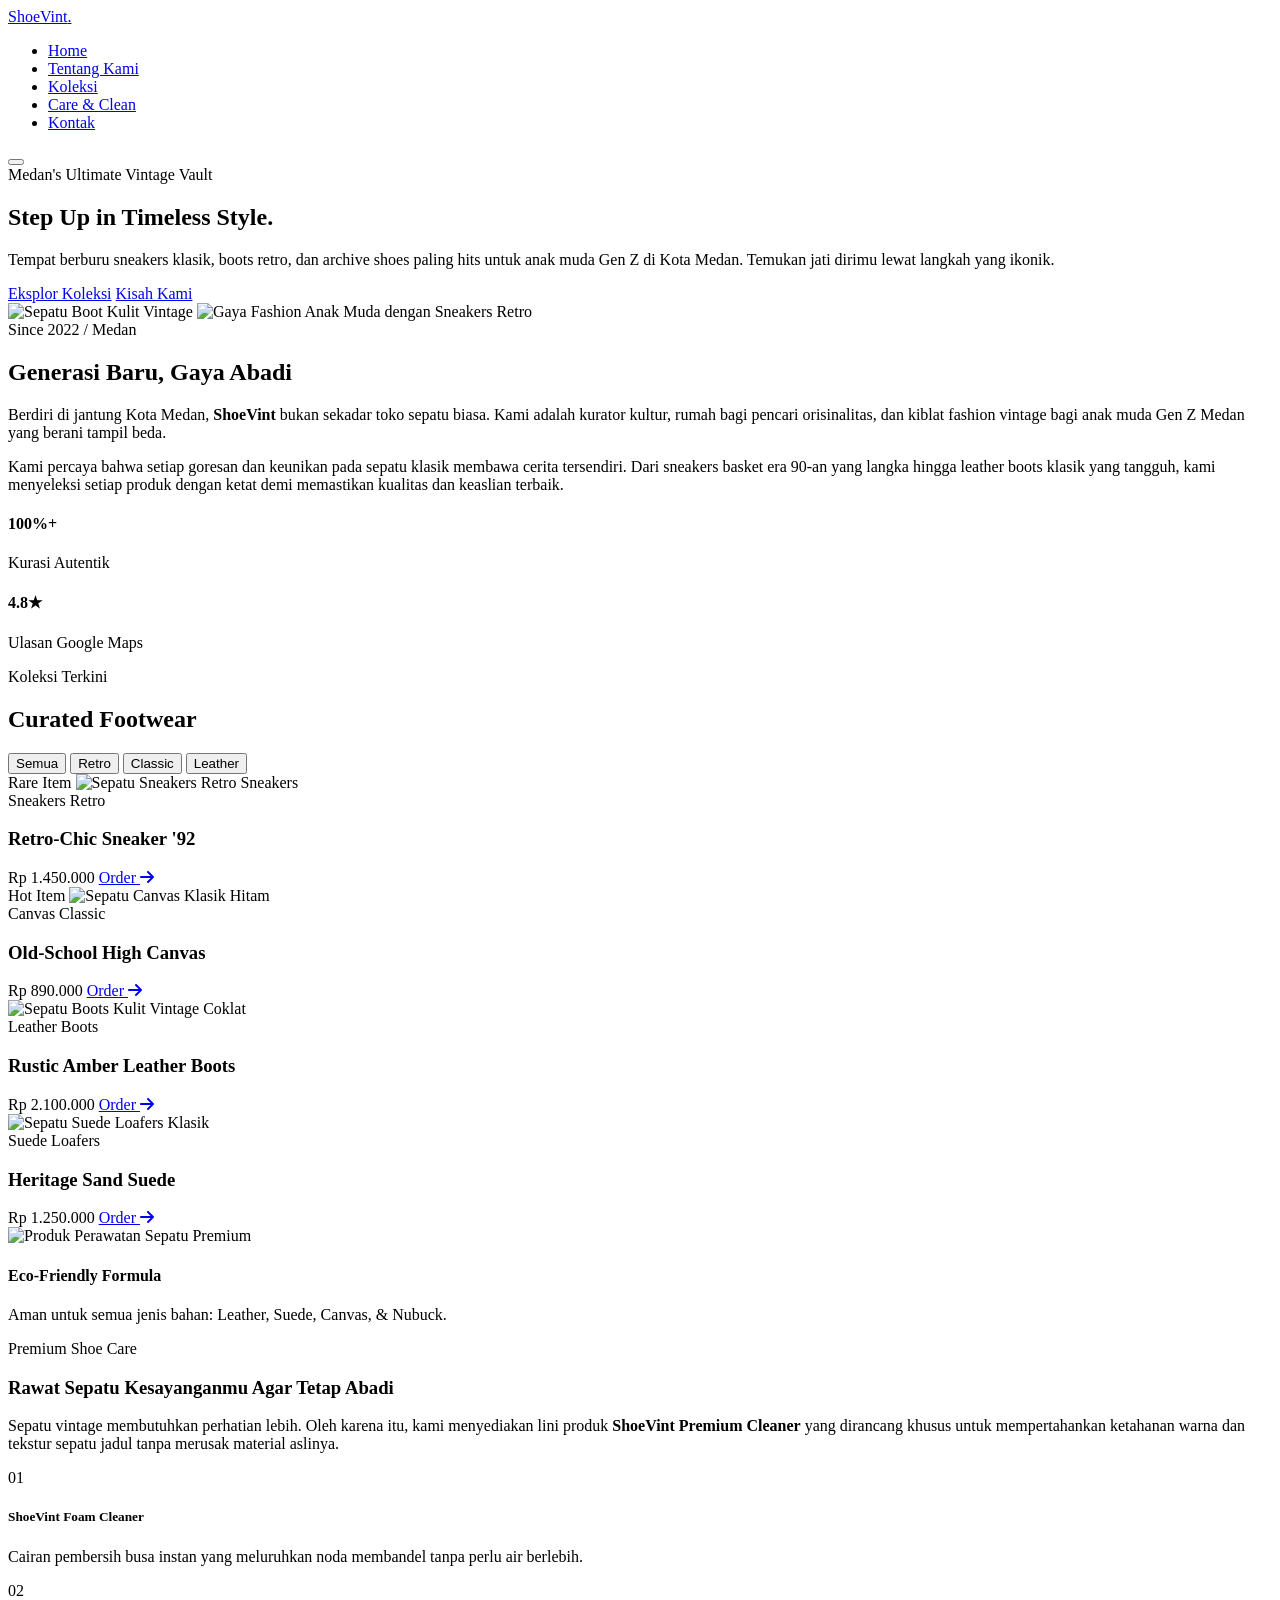
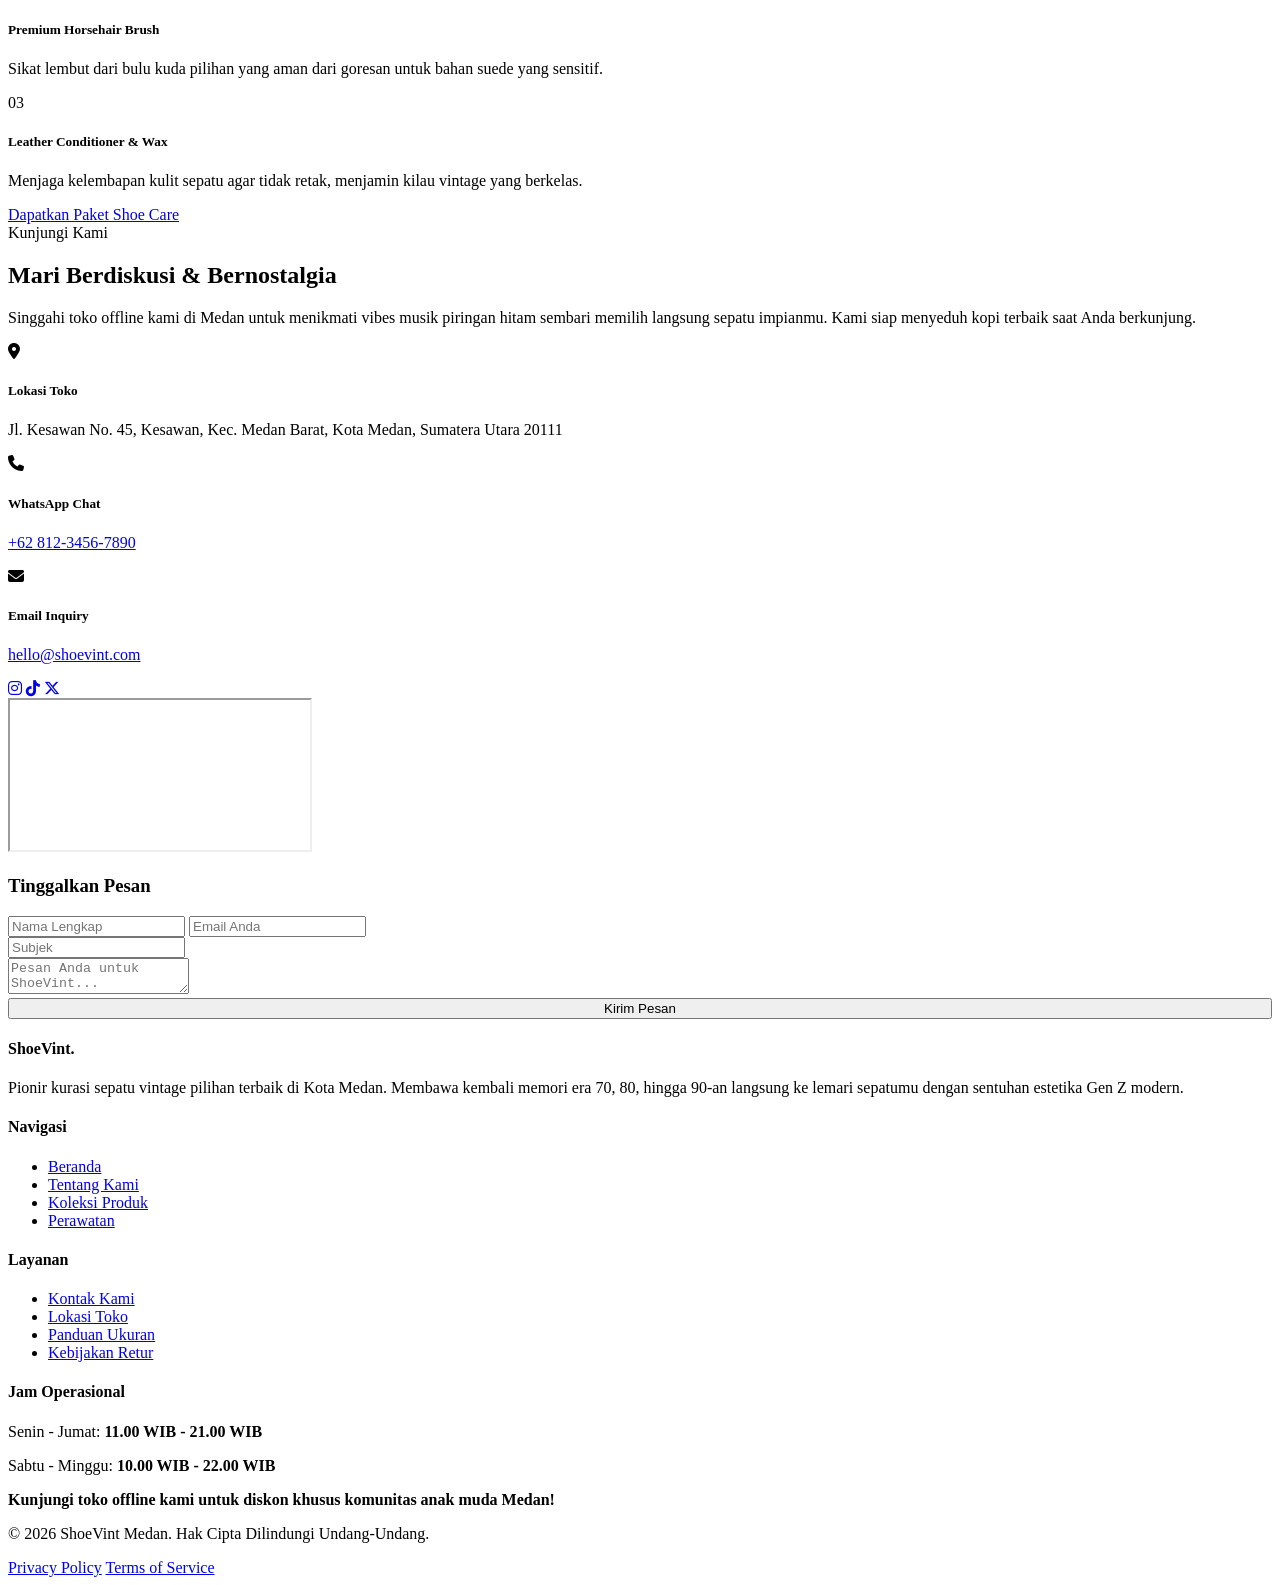
==== CV/index.html @ b49cb8cb "Add initial HTML structure for ShoeVint website" ====
<!DOCTYPE html>
<html lang="id">
<head>
    <meta charset="UTF-8">
    <meta name="viewport" content="width=device-width, initial-scale=1.0">
    <title>ShoeVint - Toko Sepatu Vintage & Trendsetter Gen Z Medan</title>
    <!-- Google Fonts untuk tipografi modern & vintage elegan -->
    <link rel="preconnect" href="https://fonts.googleapis.com">
    <link rel="preconnect" href="https://fonts.gstatic.com" crossorigin>
    <link href="https://fonts.googleapis.com/css2?family=Playfair+Display:ital,wght@0,400..900;1,400..900&family=Plus+Jakarta+Sans:wght@300;400;500;600;700&display=swap" rel="stylesheet">
    <!-- Font Awesome untuk ikon sosial media & kontak -->
    <link rel="stylesheet" href="https://cdnjs.cloudflare.com/ajax/libs/font-awesome/6.4.0/css/all.min.css">
    <!-- Menghubungkan ke file CSS eksternal -->
    <link rel="stylesheet" href="style.css">
</head>
<body>

    <!-- ==========================================
       HEADER & NAVBAR
       ========================================== -->
    <header id="header">
        <div class="container nav-container">
            <a href="#hero" class="logo">ShoeVint<span>.</span></a>
            <ul class="nav-menu" id="nav-menu">
                <li class="nav-item">
                    <a href="#hero" class="nav-link active">Home</a>
                </li>
                <li class="nav-item">
                    <a href="#tentang-kami" class="nav-link">Tentang Kami</a>
                </li>
                <li class="nav-item">
                    <a href="#koleksi" class="nav-link">Koleksi</a>
                </li>
                <li class="nav-item">
                    <a href="#skincare-sepatu" class="nav-link">Care & Clean</a>
                </li>
                <li class="nav-item">
                    <a href="#kontak" class="nav-link">Kontak</a>
                </li>
            </ul>
            <button class="hamburger" id="hamburger" aria-label="Menu navigasi">
                <span class="bar"></span>
                <span class="bar"></span>
                <span class="bar"></span>
            </button>
        </div>
    </header>

    <!-- ==========================================
       HERO SECTION
       ========================================== -->
    <section class="hero" id="hero">
        <div class="container">
            <div class="hero-content">
                <span class="hero-tagline">Medan's Ultimate Vintage Vault</span>
                <h1 class="hero-title">Step Up in Timeless Style.</h1>
                <p class="hero-description">
                    Tempat berburu sneakers klasik, boots retro, dan archive shoes paling hits untuk anak muda Gen Z di Kota Medan. Temukan jati dirimu lewat langkah yang ikonik.
                </p>
                <div class="hero-btn-group">
                    <a href="#koleksi" class="btn btn-dark">Eksplor Koleksi</a>
                    <a href="#tentang-kami" class="btn">Kisah Kami</a>
                </div>
            </div>
        </div>
    </section>

    <!-- ==========================================
       TENTANG KAMI SECTION
       ========================================== -->
    <section class="section" id="tentang-kami">
        <div class="container">
            <div class="about-grid">
                <!-- Grid Gambar dengan layout overlapping retro modern -->
                <div class="about-images">
                    <img src="https://images.unsplash.com/photo-1531310197839-ccf54634509e?auto=format&fit=crop&w=600&q=80" alt="Sepatu Boot Kulit Vintage" class="about-img-main">
                    <img src="https://images.unsplash.com/photo-1516478177764-9fe5bd7e9717?auto=format&fit=crop&w=400&q=80" alt="Gaya Fashion Anak Muda dengan Sneakers Retro" class="about-img-sub">
                </div>
                <!-- Konten Teks -->
                <div class="about-text">
                    <span class="section-subtitle">Since 2022 / Medan</span>
                    <h2 class="section-title">Generasi Baru, Gaya Abadi</h2>
                    <p class="about-desc">
                        Berdiri di jantung Kota Medan, <strong>ShoeVint</strong> bukan sekadar toko sepatu biasa. Kami adalah kurator kultur, rumah bagi pencari orisinalitas, dan kiblat fashion vintage bagi anak muda Gen Z Medan yang berani tampil beda.
                    </p>
                    <p class="about-desc">
                        Kami percaya bahwa setiap goresan dan keunikan pada sepatu klasik membawa cerita tersendiri. Dari sneakers basket era 90-an yang langka hingga leather boots klasik yang tangguh, kami menyeleksi setiap produk dengan ketat demi memastikan kualitas dan keaslian terbaik.
                    </p>
                    <div class="about-highlights">
                        <div class="highlight-item">
                            <h4>100%<span>+</span></h4>
                            <p>Kurasi Autentik</p>
                        </div>
                        <div class="highlight-item">
                            <h4>4.8<span>★</span></h4>
                            <p>Ulasan Google Maps</p>
                        </div>
                    </div>
                </div>
            </div>
        </div>
    </section>

    <!-- ==========================================
       KOLEKSI / PRODUK SECTION
       ========================================== -->
    <section class="section products" id="koleksi">
        <div class="container">
            <div class="product-header">
                <div>
                    <span class="section-subtitle">Koleksi Terkini</span>
                    <h2 class="section-title">Curated Footwear</h2>
                </div>
                <!-- Kategori Filter -->
                <div class="product-filters">
                    <button class="filter-btn active" data-filter="all">Semua</button>
                    <button class="filter-btn" data-filter="retro">Retro</button>
                    <button class="filter-btn" data-filter="classic">Classic</button>
                    <button class="filter-btn" data-filter="boots">Leather</button>
                </div>
            </div>

            <!-- Grid Produk -->
            <div class="product-grid">
                <!-- Produk 1 -->
                <div class="product-card" data-category="retro">
                    <div class="product-img-wrapper">
                        <span class="product-tag">Rare Item</span>
                        <img src="https://images.unsplash.com/photo-1549298916-b41d501d3772?auto=format&fit=crop&w=600&q=80" alt="Sepatu Sneakers Retro Sneakers" class="product-img">
                    </div>
                    <div class="product-info">
                        <span class="product-category">Sneakers Retro</span>
                        <h3 class="product-title">Retro-Chic Sneaker '92</h3>
                        <div class="product-footer">
                            <span class="product-price">Rp 1.450.000</span>
                            <a href="https://wa.me/6281234567890?text=Halo%20ShoeVint,%20saya%20tertarik%20dengan%20Retro-Chic%20Sneaker%20'92" target="_blank" class="product-btn">
                                Order <i class="fa-solid fa-arrow-right"></i>
                            </a>
                        </div>
                    </div>
                </div>

                <!-- Produk 2 -->
                <div class="product-card" data-category="classic">
                    <div class="product-img-wrapper">
                        <span class="product-badge">Hot Item</span>
                        <img src="https://images.unsplash.com/photo-1606107557195-0e29a4b5b4aa?auto=format&fit=crop&w=600&q=80" alt="Sepatu Canvas Klasik Hitam" class="product-img">
                    </div>
                    <div class="product-info">
                        <span class="product-category">Canvas Classic</span>
                        <h3 class="product-title">Old-School High Canvas</h3>
                        <div class="product-footer">
                            <span class="product-price">Rp 890.000</span>
                            <a href="https://wa.me/6281234567890?text=Halo%20ShoeVint,%20saya%20tertarik%20dengan%20Old-School%20High%20Canvas" target="_blank" class="product-btn">
                                Order <i class="fa-solid fa-arrow-right"></i>
                            </a>
                        </div>
                    </div>
                </div>

                <!-- Produk 3 -->
                <div class="product-card" data-category="boots">
                    <div class="product-img-wrapper">
                        <img src="https://images.unsplash.com/photo-1608256246200-53e635b5b65f?auto=format&fit=crop&w=600&q=80" alt="Sepatu Boots Kulit Vintage Coklat" class="product-img">
                    </div>
                    <div class="product-info">
                        <span class="product-category">Leather Boots</span>
                        <h3 class="product-title">Rustic Amber Leather Boots</h3>
                        <div class="product-footer">
                            <span class="product-price">Rp 2.100.000</span>
                            <a href="https://wa.me/6281234567890?text=Halo%20ShoeVint,%20saya%20tertarik%20dengan%20Rustic%20Amber%20Leather%20Boots" target="_blank" class="product-btn">
                                Order <i class="fa-solid fa-arrow-right"></i>
                            </a>
                        </div>
                    </div>
                </div>

                <!-- Produk 4 -->
                <div class="product-card" data-category="classic">
                    <div class="product-img-wrapper">
                        <img src="https://images.unsplash.com/photo-1543163521-1bf539c55dd2?auto=format&fit=crop&w=600&q=80" alt="Sepatu Suede Loafers Klasik" class="product-img">
                    </div>
                    <div class="product-info">
                        <span class="product-category">Suede Loafers</span>
                        <h3 class="product-title">Heritage Sand Suede</h3>
                        <div class="product-footer">
                            <span class="product-price">Rp 1.250.000</span>
                            <a href="https://wa.me/6281234567890?text=Halo%20ShoeVint,%20saya%20tertarik%20dengan%20Heritage%20Sand%20Suede" target="_blank" class="product-btn">
                                Order <i class="fa-solid fa-arrow-right"></i>
                            </a>
                        </div>
                    </div>
                </div>
            </div>
        </div>
    </section>

    <!-- ==========================================
       SEGMEN KHUSUS: SKINCARE & PERAWATAN SEPATU
       ========================================== -->
    <section class="section skincare-section" id="skincare-sepatu">
        <div class="container">
            <div class="skincare-grid">
                <!-- Visual Produk Perawatan -->
                <div class="skincare-image">
                    <img src="https://images.unsplash.com/photo-1618220179428-22790b461013?auto=format&fit=crop&w=700&q=80" alt="Produk Perawatan Sepatu Premium" class="skincare-image-el">
                    <div class="skincare-floating-card">
                        <h4>Eco-Friendly Formula</h4>
                        <p>Aman untuk semua jenis bahan: Leather, Suede, Canvas, & Nubuck.</p>
                    </div>
                </div>
                <!-- Penjelasan Edukasi Produk -->
                <div class="skincare-content">
                    <span class="section-subtitle">Premium Shoe Care</span>
                    <h3>Rawat Sepatu Kesayanganmu Agar Tetap Abadi</h3>
                    <p class="skincare-text">
                        Sepatu vintage membutuhkan perhatian lebih. Oleh karena itu, kami menyediakan lini produk <strong>ShoeVint Premium Cleaner</strong> yang dirancang khusus untuk mempertahankan ketahanan warna dan tekstur sepatu jadul tanpa merusak material aslinya.
                    </p>
                    
                    <div class="skincare-steps">
                        <!-- Step 1 -->
                        <div class="step-item">
                            <div class="step-num">01</div>
                            <div class="step-info">
                                <h5>ShoeVint Foam Cleaner</h5>
                                <p>Cairan pembersih busa instan yang meluruhkan noda membandel tanpa perlu air berlebih.</p>
                            </div>
                        </div>
                        <!-- Step 2 -->
                        <div class="step-item">
                            <div class="step-num">02</div>
                            <div class="step-info">
                                <h5>Premium Horsehair Brush</h5>
                                <p>Sikat lembut dari bulu kuda pilihan yang aman dari goresan untuk bahan suede yang sensitif.</p>
                            </div>
                        </div>
                        <!-- Step 3 -->
                        <div class="step-item">
                            <div class="step-num">03</div>
                            <div class="step-info">
                                <h5>Leather Conditioner & Wax</h5>
                                <p>Menjaga kelembapan kulit sepatu agar tidak retak, menjamin kilau vintage yang berkelas.</p>
                            </div>
                        </div>
                    </div>

                    <a href="https://wa.me/6281234567890?text=Halo%20ShoeVint,%20saya%20tertarik%20dengan%20paket%20Shoe%20Care" target="_blank" class="btn btn-dark">Dapatkan Paket Shoe Care</a>
                </div>
            </div>
        </div>
    </section>

    <!-- ==========================================
       KONTAK & LOKASI
       ========================================== -->
    <section class="section contact" id="kontak">
        <div class="container">
            <div class="contact-grid">
                <!-- Info Kontak & Maps -->
                <div class="contact-info">
                    <div>
                        <span class="section-subtitle">Kunjungi Kami</span>
                        <h2 class="section-title">Mari Berdiskusi & Bernostalgia</h2>
                        <p class="about-desc">
                            Singgahi toko offline kami di Medan untuk menikmati vibes musik piringan hitam sembari memilih langsung sepatu impianmu. Kami siap menyeduh kopi terbaik saat Anda berkunjung.
                        </p>
                    </div>
                    
                    <div class="contact-details">
                        <!-- Alamat -->
                        <div class="contact-item">
                            <div class="contact-icon">
                                <i class="fa-solid fa-location-dot"></i>
                            </div>
                            <div class="contact-text">
                                <h5>Lokasi Toko</h5>
                                <p>Jl. Kesawan No. 45, Kesawan, Kec. Medan Barat, Kota Medan, Sumatera Utara 20111</p>
                            </div>
                        </div>
                        <!-- Telepon -->
                        <div class="contact-item">
                            <div class="contact-icon">
                                <i class="fa-solid fa-phone"></i>
                            </div>
                            <div class="contact-text">
                                <h5>WhatsApp Chat</h5>
                                <p><a href="tel:+6281234567890">+62 812-3456-7890</a></p>
                            </div>
                        </div>
                        <!-- Email -->
                        <div class="contact-item">
                            <div class="contact-icon">
                                <i class="fa-solid fa-envelope"></i>
                            </div>
                            <div class="contact-text">
                                <h5>Email Inquiry</h5>
                                <p><a href="mailto:hello@shoevint.com">hello@shoevint.com</a></p>
                            </div>
                        </div>
                    </div>

                    <!-- Media Sosial -->
                    <div>
                        <div class="social-links">
                            <a href="#" class="social-icon" aria-label="Instagram"><i class="fa-brands fa-instagram"></i></a>
                            <a href="#" class="social-icon" aria-label="TikTok"><i class="fa-brands fa-tiktok"></i></a>
                            <a href="#" class="social-icon" aria-label="Twitter"><i class="fa-brands fa-x-twitter"></i></a>
                        </div>
                    </div>
                </div>

                <!-- Form Kontak & Embedded Map -->
                <div>
                    <!-- Lokasi Peta Medan Kesawan -->
                    <div class="map-container">
                        <iframe 
                            src="https://www.google.com/maps/embed?pb=!1m18!1m12!1m3!1d3981.9904791349887!2d98.6766627!3d3.5898018!2m3!1f0!2f0!3f0!3m2!1i1024!2i768!4f13.1!3m3!1m2!1s0x303131bf4eb7b6f3%3A0x868b4cb6fef55bc8!2sJl.%20Kesawan%2C%20Kota%20Medan%2C%20Sumatera%20Utara!5e0!3m2!1sid!2sid!4v1700000000000!5m2!1sid!2sid" 
                            class="map-iframe" 
                            allowfullscreen="" 
                            loading="lazy" 
                            referrerpolicy="no-referrer-when-downgrade">
                        </iframe>
                    </div>

                    <h3 class="contact-form-title">Tinggalkan Pesan</h3>
                    <div id="form-alert" class="custom-alert"></div>
                    <form class="contact-form" id="contact-form">
                        <input type="text" placeholder="Nama Lengkap" class="form-control" required id="form-name">
                        <input type="email" placeholder="Email Anda" class="form-control" required id="form-email">
                        <div class="form-group-full">
                            <input type="text" placeholder="Subjek" class="form-control" required id="form-subject">
                        </div>
                        <div class="form-group-full">
                            <textarea placeholder="Pesan Anda untuk ShoeVint..." class="form-control" required id="form-message"></textarea>
                        </div>
                        <div class="form-group-full">
                            <button type="submit" class="btn btn-dark w-full" style="width: 100%;">Kirim Pesan</button>
                        </div>
                    </form>
                </div>
            </div>
        </div>
    </section>

    <!-- ==========================================
       FOOTER
       ========================================== -->
    <footer>
        <div class="container">
            <div class="footer-grid">
                <!-- Brand Info -->
                <div class="footer-brand">
                    <h4>ShoeVint<span>.</span></h4>
                    <p>
                        Pionir kurasi sepatu vintage pilihan terbaik di Kota Medan. Membawa kembali memori era 70, 80, hingga 90-an langsung ke lemari sepatumu dengan sentuhan estetika Gen Z modern.
                    </p>
                </div>
                <!-- Links Cepat -->
                <div>
                    <h4 class="footer-title font-sans">Navigasi</h4>
                    <ul class="footer-links">
                        <li><a href="#hero">Beranda</a></li>
                        <li><a href="#tentang-kami">Tentang Kami</a></li>
                        <li><a href="#koleksi">Koleksi Produk</a></li>
                        <li><a href="#skincare-sepatu">Perawatan</a></li>
                    </ul>
                </div>
                <!-- Links Bantuan -->
                <div>
                    <h4 class="footer-title font-sans">Layanan</h4>
                    <ul class="footer-links">
                        <li><a href="#kontak">Kontak Kami</a></li>
                        <li><a href="#kontak">Lokasi Toko</a></li>
                        <li><a href="#koleksi">Panduan Ukuran</a></li>
                        <li><a href="#tentang-kami">Kebijakan Retur</a></li>
                    </ul>
                </div>
                <!-- Jam Operasional -->
                <div class="footer-opening">
                    <h4 class="footer-title font-sans">Jam Operasional</h4>
                    <p>Senin - Jumat: <strong>11.00 WIB - 21.00 WIB</strong></p>
                    <p>Sabtu - Minggu: <strong>10.00 WIB - 22.00 WIB</strong></p>
                    <p style="color: var(--accent-gold); margin-top: 15px; font-weight: 600;">
                        Kunjungi toko offline kami untuk diskon khusus komunitas anak muda Medan!
                    </p>
                </div>
            </div>

            <!-- Bagian Hak Cipta -->
            <div class="footer-bottom">
                <p>&copy; 2026 ShoeVint Medan. Hak Cipta Dilindungi Undang-Undang.</p>
                <div class="footer-bottom-links">
                    <a href="#">Privacy Policy</a>
                    <a href="#">Terms of Service</a>
                </div>
            </div>
        </div>
    </footer>

    <!-- Menghubungkan ke file JavaScript eksternal -->
    <script src="script.js"></script>
</body>
</html>
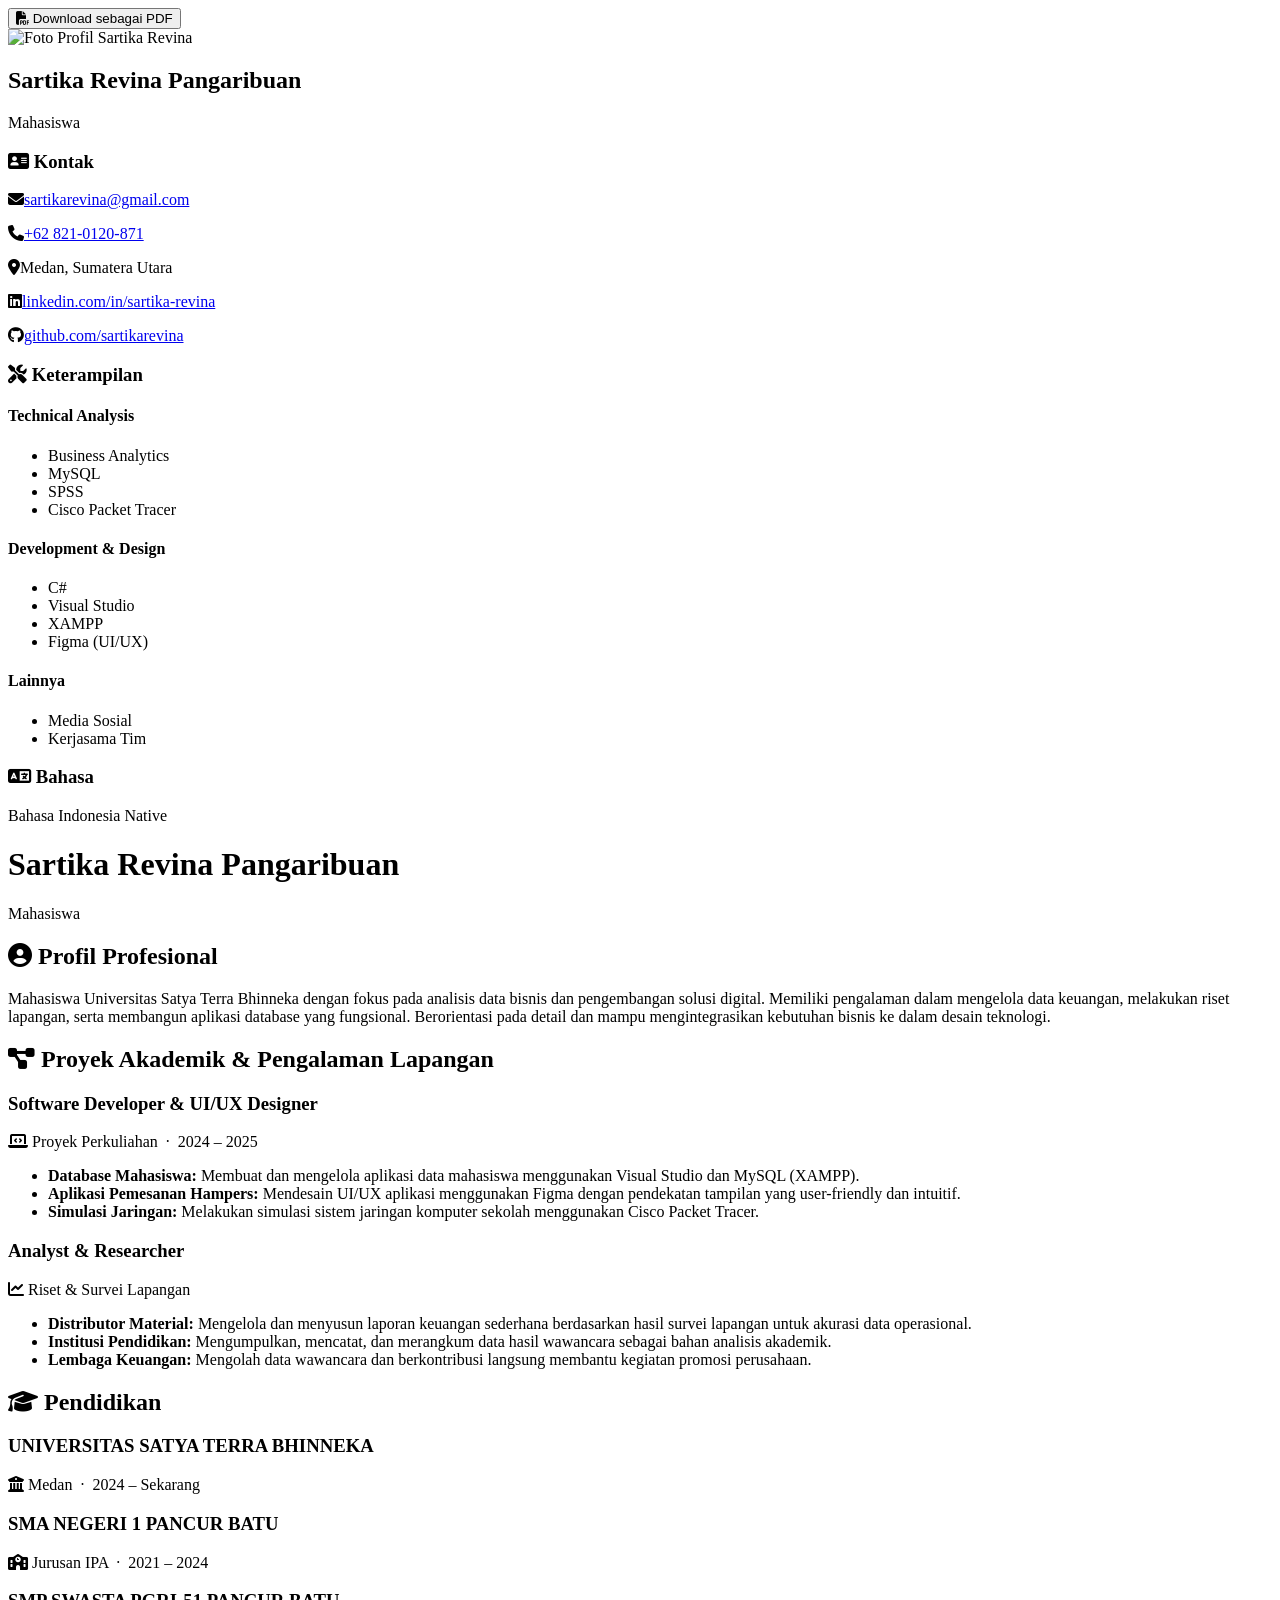
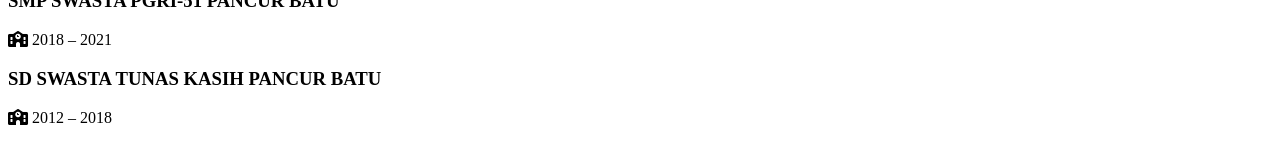
==== commit d464a8de: "Update CV title and add download button" ====
--- a/CV/index.html
+++ b/CV/index.html
@@ -3,401 +3,144 @@
 <head>
     <meta charset="UTF-8">
     <meta name="viewport" content="width=device-width, initial-scale=1.0">
-    <title>ShoeVint - Toko Sepatu Vintage & Trendsetter Gen Z Medan</title>
-    <!-- Google Fonts untuk tipografi modern & vintage elegan -->
+    <title>CV - Sartika Revina Pangaribuan</title>
     <link rel="preconnect" href="https://fonts.googleapis.com">
     <link rel="preconnect" href="https://fonts.gstatic.com" crossorigin>
-    <link href="https://fonts.googleapis.com/css2?family=Playfair+Display:ital,wght@0,400..900;1,400..900&family=Plus+Jakarta+Sans:wght@300;400;500;600;700&display=swap" rel="stylesheet">
-    <!-- Font Awesome untuk ikon sosial media & kontak -->
-    <link rel="stylesheet" href="https://cdnjs.cloudflare.com/ajax/libs/font-awesome/6.4.0/css/all.min.css">
-    <!-- Menghubungkan ke file CSS eksternal -->
+    <link href="https://fonts.googleapis.com/css2?family=DM+Serif+Display&family=DM+Sans:wght@300;400;500;600&display=swap" rel="stylesheet">
+    <link rel="stylesheet" href="https://cdnjs.cloudflare.com/ajax/libs/font-awesome/6.5.1/css/all.min.css">
     <link rel="stylesheet" href="style.css">
 </head>
 <body>
 
-    <!-- ==========================================
-       HEADER & NAVBAR
-       ========================================== -->
-    <header id="header">
-        <div class="container nav-container">
-            <a href="#hero" class="logo">ShoeVint<span>.</span></a>
-            <ul class="nav-menu" id="nav-menu">
-                <li class="nav-item">
-                    <a href="#hero" class="nav-link active">Home</a>
-                </li>
-                <li class="nav-item">
-                    <a href="#tentang-kami" class="nav-link">Tentang Kami</a>
-                </li>
-                <li class="nav-item">
-                    <a href="#koleksi" class="nav-link">Koleksi</a>
-                </li>
-                <li class="nav-item">
-                    <a href="#skincare-sepatu" class="nav-link">Care & Clean</a>
-                </li>
-                <li class="nav-item">
-                    <a href="#kontak" class="nav-link">Kontak</a>
-                </li>
-            </ul>
-            <button class="hamburger" id="hamburger" aria-label="Menu navigasi">
-                <span class="bar"></span>
-                <span class="bar"></span>
-                <span class="bar"></span>
-            </button>
-        </div>
-    </header>
+    <div class="download-container">
+        <button onclick="window.print()" class="download-btn">
+            <i class="fas fa-file-pdf"></i> Download sebagai PDF
+        </button>
+    </div>
 
-    <!-- ==========================================
-       HERO SECTION
-       ========================================== -->
-    <section class="hero" id="hero">
-        <div class="container">
-            <div class="hero-content">
-                <span class="hero-tagline">Medan's Ultimate Vintage Vault</span>
-                <h1 class="hero-title">Step Up in Timeless Style.</h1>
-                <p class="hero-description">
-                    Tempat berburu sneakers klasik, boots retro, dan archive shoes paling hits untuk anak muda Gen Z di Kota Medan. Temukan jati dirimu lewat langkah yang ikonik.
-                </p>
-                <div class="hero-btn-group">
-                    <a href="#koleksi" class="btn btn-dark">Eksplor Koleksi</a>
-                    <a href="#tentang-kami" class="btn">Kisah Kami</a>
-                </div>
-            </div>
-        </div>
-    </section>
+    <div class="cv-container">
 
-    <!-- ==========================================
-       TENTANG KAMI SECTION
-       ========================================== -->
-    <section class="section" id="tentang-kami">
-        <div class="container">
-            <div class="about-grid">
-                <!-- Grid Gambar dengan layout overlapping retro modern -->
-                <div class="about-images">
-                    <img src="https://images.unsplash.com/photo-1531310197839-ccf54634509e?auto=format&fit=crop&w=600&q=80" alt="Sepatu Boot Kulit Vintage" class="about-img-main">
-                    <img src="https://images.unsplash.com/photo-1516478177764-9fe5bd7e9717?auto=format&fit=crop&w=400&q=80" alt="Gaya Fashion Anak Muda dengan Sneakers Retro" class="about-img-sub">
-                </div>
-                <!-- Konten Teks -->
-                <div class="about-text">
-                    <span class="section-subtitle">Since 2022 / Medan</span>
-                    <h2 class="section-title">Generasi Baru, Gaya Abadi</h2>
-                    <p class="about-desc">
-                        Berdiri di jantung Kota Medan, <strong>ShoeVint</strong> bukan sekadar toko sepatu biasa. Kami adalah kurator kultur, rumah bagi pencari orisinalitas, dan kiblat fashion vintage bagi anak muda Gen Z Medan yang berani tampil beda.
-                    </p>
-                    <p class="about-desc">
-                        Kami percaya bahwa setiap goresan dan keunikan pada sepatu klasik membawa cerita tersendiri. Dari sneakers basket era 90-an yang langka hingga leather boots klasik yang tangguh, kami menyeleksi setiap produk dengan ketat demi memastikan kualitas dan keaslian terbaik.
-                    </p>
-                    <div class="about-highlights">
-                        <div class="highlight-item">
-                            <h4>100%<span>+</span></h4>
-                            <p>Kurasi Autentik</p>
-                        </div>
-                        <div class="highlight-item">
-                            <h4>4.8<span>★</span></h4>
-                            <p>Ulasan Google Maps</p>
-                        </div>
-                    </div>
-                </div>
-            </div>
-        </div>
-    </section>
-
-    <!-- ==========================================
-       KOLEKSI / PRODUK SECTION
-       ========================================== -->
-    <section class="section products" id="koleksi">
-        <div class="container">
-            <div class="product-header">
-                <div>
-                    <span class="section-subtitle">Koleksi Terkini</span>
-                    <h2 class="section-title">Curated Footwear</h2>
-                </div>
-                <!-- Kategori Filter -->
-                <div class="product-filters">
-                    <button class="filter-btn active" data-filter="all">Semua</button>
-                    <button class="filter-btn" data-filter="retro">Retro</button>
-                    <button class="filter-btn" data-filter="classic">Classic</button>
-                    <button class="filter-btn" data-filter="boots">Leather</button>
+        <aside class="sidebar">
+            <div class="profile-pic-container">
+                <img src="profile.jpeg" alt="Foto Profil Sartika Revina" class="profile-pic">
+                <div class="profile-name-mobile">
+                    <h1>Sartika Revina Pangaribuan</h1>
+                    <p class="jabatan">Mahasiswa</p>
                 </div>
             </div>
 
-            <!-- Grid Produk -->
-            <div class="product-grid">
-                <!-- Produk 1 -->
-                <div class="product-card" data-category="retro">
-                    <div class="product-img-wrapper">
-                        <span class="product-tag">Rare Item</span>
-                        <img src="https://images.unsplash.com/photo-1549298916-b41d501d3772?auto=format&fit=crop&w=600&q=80" alt="Sepatu Sneakers Retro Sneakers" class="product-img">
-                    </div>
-                    <div class="product-info">
-                        <span class="product-category">Sneakers Retro</span>
-                        <h3 class="product-title">Retro-Chic Sneaker '92</h3>
-                        <div class="product-footer">
-                            <span class="product-price">Rp 1.450.000</span>
-                            <a href="https://wa.me/6281234567890?text=Halo%20ShoeVint,%20saya%20tertarik%20dengan%20Retro-Chic%20Sneaker%20'92" target="_blank" class="product-btn">
-                                Order <i class="fa-solid fa-arrow-right"></i>
-                            </a>
-                        </div>
-                    </div>
+            <section class="fade-in-section">
+                <h3><i class="fas fa-address-card"></i> Kontak</h3>
+                <div class="kontak">
+                    <p><i class="fas fa-envelope"></i><a href="mailto:sartikarevina@gmail.com">sartikarevina@gmail.com</a></p>
+                    <p><i class="fas fa-phone"></i><a href="tel:+628210120871">+62 821-0120-871</a></p>
+                    <p><i class="fas fa-map-marker-alt"></i>Medan, Sumatera Utara</p>
+                    <p><i class="fab fa-linkedin"></i><a href="#" target="_blank">linkedin.com/in/sartika-revina</a></p>
+                    <p><i class="fab fa-github"></i><a href="#" target="_blank">github.com/sartikarevina</a></p>
+                </div>
+            </section>
+
+            <section class="fade-in-section">
+                <h3><i class="fas fa-tools"></i> Keterampilan</h3>
+                <h4>Technical Analysis</h4>
+                <ul class="keterampilan-list">
+                    <li>Business Analytics</li><li>MySQL</li><li>SPSS</li><li>Cisco Packet Tracer</li>
+                </ul>
+                <h4>Development & Design</h4>
+                <ul class="keterampilan-list">
+                    <li>C#</li><li>Visual Studio</li><li>XAMPP</li><li>Figma (UI/UX)</li>
+                </ul>
+                <h4>Lainnya</h4>
+                <ul class="keterampilan-list">
+                    <li>Media Sosial</li><li>Kerjasama Tim</li>
+                </ul>
+            </section>
+
+            <section class="fade-in-section">
+                <h3><i class="fas fa-language"></i> Bahasa</h3>
+                <div class="bahasa-item">
+                    <span>Bahasa Indonesia</span>
+                    <span class="badge">Native</span>
+                </div>
+            </section>
+        </aside>
+
+        <main class="main-content">
+            <header class="header fade-in-section">
+                <div class="header-text">
+                    <h1>Sartika Revina Pangaribuan</h1>
+                    <p class="jabatan">Mahasiswa</p>
+                </div>
+                <div class="header-accent"></div>
+            </header>
+
+            <section class="fade-in-section">
+                <h2><i class="fas fa-user-circle"></i> Profil Profesional</h2>
+                <p>Mahasiswa Universitas Satya Terra Bhinneka dengan fokus pada analisis data bisnis dan pengembangan solusi digital. Memiliki pengalaman dalam mengelola data keuangan, melakukan riset lapangan, serta membangun aplikasi database yang fungsional. Berorientasi pada detail dan mampu mengintegrasikan kebutuhan bisnis ke dalam desain teknologi.</p>
+            </section>
+
+            <section class="timeline-section fade-in-section">
+                <h2><i class="fas fa-project-diagram"></i> Proyek Akademik & Pengalaman Lapangan</h2>
+
+                <div class="item">
+                    <h3>Software Developer & UI/UX Designer</h3>
+                    <p class="info"><i class="fas fa-laptop-code"></i> Proyek Perkuliahan &nbsp;·&nbsp; 2024 – 2025</p>
+                    <ul>
+                        <li><strong>Database Mahasiswa:</strong> Membuat dan mengelola aplikasi data mahasiswa menggunakan Visual Studio dan MySQL (XAMPP).</li>
+                        <li><strong>Aplikasi Pemesanan Hampers:</strong> Mendesain UI/UX aplikasi menggunakan Figma dengan pendekatan tampilan yang user-friendly dan intuitif.</li>
+                        <li><strong>Simulasi Jaringan:</strong> Melakukan simulasi sistem jaringan komputer sekolah menggunakan Cisco Packet Tracer.</li>
+                    </ul>
                 </div>
 
-                <!-- Produk 2 -->
-                <div class="product-card" data-category="classic">
-                    <div class="product-img-wrapper">
-                        <span class="product-badge">Hot Item</span>
-                        <img src="https://images.unsplash.com/photo-1606107557195-0e29a4b5b4aa?auto=format&fit=crop&w=600&q=80" alt="Sepatu Canvas Klasik Hitam" class="product-img">
-                    </div>
-                    <div class="product-info">
-                        <span class="product-category">Canvas Classic</span>
-                        <h3 class="product-title">Old-School High Canvas</h3>
-                        <div class="product-footer">
-                            <span class="product-price">Rp 890.000</span>
-                            <a href="https://wa.me/6281234567890?text=Halo%20ShoeVint,%20saya%20tertarik%20dengan%20Old-School%20High%20Canvas" target="_blank" class="product-btn">
-                                Order <i class="fa-solid fa-arrow-right"></i>
-                            </a>
-                        </div>
-                    </div>
+                <div class="item">
+                    <h3>Analyst & Researcher</h3>
+                    <p class="info"><i class="fas fa-chart-line"></i> Riset & Survei Lapangan </p>
+                    <ul>
+                        <li><strong>Distributor Material:</strong> Mengelola dan menyusun laporan keuangan sederhana berdasarkan hasil survei lapangan untuk akurasi data operasional.</li>
+                        <li><strong>Institusi Pendidikan:</strong> Mengumpulkan, mencatat, dan merangkum data hasil wawancara sebagai bahan analisis akademik.</li>
+                        <li><strong>Lembaga Keuangan:</strong> Mengolah data wawancara dan berkontribusi langsung membantu kegiatan promosi perusahaan.</li>
+                    </ul>
+                </div>
+            </section>
+
+            <section class="timeline-section fade-in-section">
+                <h2><i class="fas fa-graduation-cap"></i> Pendidikan</h2>
+                
+                <div class="item">
+                    <h3>UNIVERSITAS SATYA TERRA BHINNEKA</h3>
+                    <p class="info"><i class="fas fa-university"></i> Medan &nbsp;·&nbsp; 2024 – Sekarang</p>
                 </div>
 
-                <!-- Produk 3 -->
-                <div class="product-card" data-category="boots">
-                    <div class="product-img-wrapper">
-                        <img src="https://images.unsplash.com/photo-1608256246200-53e635b5b65f?auto=format&fit=crop&w=600&q=80" alt="Sepatu Boots Kulit Vintage Coklat" class="product-img">
-                    </div>
-                    <div class="product-info">
-                        <span class="product-category">Leather Boots</span>
-                        <h3 class="product-title">Rustic Amber Leather Boots</h3>
-                        <div class="product-footer">
-                            <span class="product-price">Rp 2.100.000</span>
-                            <a href="https://wa.me/6281234567890?text=Halo%20ShoeVint,%20saya%20tertarik%20dengan%20Rustic%20Amber%20Leather%20Boots" target="_blank" class="product-btn">
-                                Order <i class="fa-solid fa-arrow-right"></i>
-                            </a>
-                        </div>
-                    </div>
+                <div class="item">
+                    <h3>SMA NEGERI 1 PANCUR BATU</h3>
+                    <p class="info"><i class="fas fa-school"></i> Jurusan IPA &nbsp;·&nbsp; 2021 – 2024</p>
                 </div>
 
-                <!-- Produk 4 -->
-                <div class="product-card" data-category="classic">
-                    <div class="product-img-wrapper">
-                        <img src="https://images.unsplash.com/photo-1543163521-1bf539c55dd2?auto=format&fit=crop&w=600&q=80" alt="Sepatu Suede Loafers Klasik" class="product-img">
-                    </div>
-                    <div class="product-info">
-                        <span class="product-category">Suede Loafers</span>
-                        <h3 class="product-title">Heritage Sand Suede</h3>
-                        <div class="product-footer">
-                            <span class="product-price">Rp 1.250.000</span>
-                            <a href="https://wa.me/6281234567890?text=Halo%20ShoeVint,%20saya%20tertarik%20dengan%20Heritage%20Sand%20Suede" target="_blank" class="product-btn">
-                                Order <i class="fa-solid fa-arrow-right"></i>
-                            </a>
-                        </div>
-                    </div>
-                </div>
-            </div>
-        </div>
-    </section>
-
-    <!-- ==========================================
-       SEGMEN KHUSUS: SKINCARE & PERAWATAN SEPATU
-       ========================================== -->
-    <section class="section skincare-section" id="skincare-sepatu">
-        <div class="container">
-            <div class="skincare-grid">
-                <!-- Visual Produk Perawatan -->
-                <div class="skincare-image">
-                    <img src="https://images.unsplash.com/photo-1618220179428-22790b461013?auto=format&fit=crop&w=700&q=80" alt="Produk Perawatan Sepatu Premium" class="skincare-image-el">
-                    <div class="skincare-floating-card">
-                        <h4>Eco-Friendly Formula</h4>
-                        <p>Aman untuk semua jenis bahan: Leather, Suede, Canvas, & Nubuck.</p>
-                    </div>
-                </div>
-                <!-- Penjelasan Edukasi Produk -->
-                <div class="skincare-content">
-                    <span class="section-subtitle">Premium Shoe Care</span>
-                    <h3>Rawat Sepatu Kesayanganmu Agar Tetap Abadi</h3>
-                    <p class="skincare-text">
-                        Sepatu vintage membutuhkan perhatian lebih. Oleh karena itu, kami menyediakan lini produk <strong>ShoeVint Premium Cleaner</strong> yang dirancang khusus untuk mempertahankan ketahanan warna dan tekstur sepatu jadul tanpa merusak material aslinya.
-                    </p>
-                    
-                    <div class="skincare-steps">
-                        <!-- Step 1 -->
-                        <div class="step-item">
-                            <div class="step-num">01</div>
-                            <div class="step-info">
-                                <h5>ShoeVint Foam Cleaner</h5>
-                                <p>Cairan pembersih busa instan yang meluruhkan noda membandel tanpa perlu air berlebih.</p>
-                            </div>
-                        </div>
-                        <!-- Step 2 -->
-                        <div class="step-item">
-                            <div class="step-num">02</div>
-                            <div class="step-info">
-                                <h5>Premium Horsehair Brush</h5>
-                                <p>Sikat lembut dari bulu kuda pilihan yang aman dari goresan untuk bahan suede yang sensitif.</p>
-                            </div>
-                        </div>
-                        <!-- Step 3 -->
-                        <div class="step-item">
-                            <div class="step-num">03</div>
-                            <div class="step-info">
-                                <h5>Leather Conditioner & Wax</h5>
-                                <p>Menjaga kelembapan kulit sepatu agar tidak retak, menjamin kilau vintage yang berkelas.</p>
-                            </div>
-                        </div>
-                    </div>
-
-                    <a href="https://wa.me/6281234567890?text=Halo%20ShoeVint,%20saya%20tertarik%20dengan%20paket%20Shoe%20Care" target="_blank" class="btn btn-dark">Dapatkan Paket Shoe Care</a>
-                </div>
-            </div>
-        </div>
-    </section>
-
-    <!-- ==========================================
-       KONTAK & LOKASI
-       ========================================== -->
-    <section class="section contact" id="kontak">
-        <div class="container">
-            <div class="contact-grid">
-                <!-- Info Kontak & Maps -->
-                <div class="contact-info">
-                    <div>
-                        <span class="section-subtitle">Kunjungi Kami</span>
-                        <h2 class="section-title">Mari Berdiskusi & Bernostalgia</h2>
-                        <p class="about-desc">
-                            Singgahi toko offline kami di Medan untuk menikmati vibes musik piringan hitam sembari memilih langsung sepatu impianmu. Kami siap menyeduh kopi terbaik saat Anda berkunjung.
-                        </p>
-                    </div>
-                    
-                    <div class="contact-details">
-                        <!-- Alamat -->
-                        <div class="contact-item">
-                            <div class="contact-icon">
-                                <i class="fa-solid fa-location-dot"></i>
-                            </div>
-                            <div class="contact-text">
-                                <h5>Lokasi Toko</h5>
-                                <p>Jl. Kesawan No. 45, Kesawan, Kec. Medan Barat, Kota Medan, Sumatera Utara 20111</p>
-                            </div>
-                        </div>
-                        <!-- Telepon -->
-                        <div class="contact-item">
-                            <div class="contact-icon">
-                                <i class="fa-solid fa-phone"></i>
-                            </div>
-                            <div class="contact-text">
-                                <h5>WhatsApp Chat</h5>
-                                <p><a href="tel:+6281234567890">+62 812-3456-7890</a></p>
-                            </div>
-                        </div>
-                        <!-- Email -->
-                        <div class="contact-item">
-                            <div class="contact-icon">
-                                <i class="fa-solid fa-envelope"></i>
-                            </div>
-                            <div class="contact-text">
-                                <h5>Email Inquiry</h5>
-                                <p><a href="mailto:hello@shoevint.com">hello@shoevint.com</a></p>
-                            </div>
-                        </div>
-                    </div>
-
-                    <!-- Media Sosial -->
-                    <div>
-                        <div class="social-links">
-                            <a href="#" class="social-icon" aria-label="Instagram"><i class="fa-brands fa-instagram"></i></a>
-                            <a href="#" class="social-icon" aria-label="TikTok"><i class="fa-brands fa-tiktok"></i></a>
-                            <a href="#" class="social-icon" aria-label="Twitter"><i class="fa-brands fa-x-twitter"></i></a>
-                        </div>
-                    </div>
+                <div class="item">
+                    <h3>SMP SWASTA PGRI-51 PANCUR BATU</h3>
+                    <p class="info"><i class="fas fa-school"></i> 2018 – 2021</p>
                 </div>
 
-                <!-- Form Kontak & Embedded Map -->
-                <div>
-                    <!-- Lokasi Peta Medan Kesawan -->
-                    <div class="map-container">
-                        <iframe 
-                            src="https://www.google.com/maps/embed?pb=!1m18!1m12!1m3!1d3981.9904791349887!2d98.6766627!3d3.5898018!2m3!1f0!2f0!3f0!3m2!1i1024!2i768!4f13.1!3m3!1m2!1s0x303131bf4eb7b6f3%3A0x868b4cb6fef55bc8!2sJl.%20Kesawan%2C%20Kota%20Medan%2C%20Sumatera%20Utara!5e0!3m2!1sid!2sid!4v1700000000000!5m2!1sid!2sid" 
-                            class="map-iframe" 
-                            allowfullscreen="" 
-                            loading="lazy" 
-                            referrerpolicy="no-referrer-when-downgrade">
-                        </iframe>
-                    </div>
+                <div class="item">
+                    <h3>SD SWASTA TUNAS KASIH PANCUR BATU</h3>
+                    <p class="info"><i class="fas fa-school"></i> 2012 – 2018</p>
+                </div>
+            </section>
+        </main>
+    </div>
 
-                    <h3 class="contact-form-title">Tinggalkan Pesan</h3>
-                    <div id="form-alert" class="custom-alert"></div>
-                    <form class="contact-form" id="contact-form">
-                        <input type="text" placeholder="Nama Lengkap" class="form-control" required id="form-name">
-                        <input type="email" placeholder="Email Anda" class="form-control" required id="form-email">
-                        <div class="form-group-full">
-                            <input type="text" placeholder="Subjek" class="form-control" required id="form-subject">
-                        </div>
-                        <div class="form-group-full">
-                            <textarea placeholder="Pesan Anda untuk ShoeVint..." class="form-control" required id="form-message"></textarea>
-                        </div>
-                        <div class="form-group-full">
-                            <button type="submit" class="btn btn-dark w-full" style="width: 100%;">Kirim Pesan</button>
-                        </div>
-                    </form>
-                </div>
-            </div>
-        </div>
-    </section>
-
-    <!-- ==========================================
-       FOOTER
-       ========================================== -->
-    <footer>
-        <div class="container">
-            <div class="footer-grid">
-                <!-- Brand Info -->
-                <div class="footer-brand">
-                    <h4>ShoeVint<span>.</span></h4>
-                    <p>
-                        Pionir kurasi sepatu vintage pilihan terbaik di Kota Medan. Membawa kembali memori era 70, 80, hingga 90-an langsung ke lemari sepatumu dengan sentuhan estetika Gen Z modern.
-                    </p>
-                </div>
-                <!-- Links Cepat -->
-                <div>
-                    <h4 class="footer-title font-sans">Navigasi</h4>
-                    <ul class="footer-links">
-                        <li><a href="#hero">Beranda</a></li>
-                        <li><a href="#tentang-kami">Tentang Kami</a></li>
-                        <li><a href="#koleksi">Koleksi Produk</a></li>
-                        <li><a href="#skincare-sepatu">Perawatan</a></li>
-                    </ul>
-                </div>
-                <!-- Links Bantuan -->
-                <div>
-                    <h4 class="footer-title font-sans">Layanan</h4>
-                    <ul class="footer-links">
-                        <li><a href="#kontak">Kontak Kami</a></li>
-                        <li><a href="#kontak">Lokasi Toko</a></li>
-                        <li><a href="#koleksi">Panduan Ukuran</a></li>
-                        <li><a href="#tentang-kami">Kebijakan Retur</a></li>
-                    </ul>
-                </div>
-                <!-- Jam Operasional -->
-                <div class="footer-opening">
-                    <h4 class="footer-title font-sans">Jam Operasional</h4>
-                    <p>Senin - Jumat: <strong>11.00 WIB - 21.00 WIB</strong></p>
-                    <p>Sabtu - Minggu: <strong>10.00 WIB - 22.00 WIB</strong></p>
-                    <p style="color: var(--accent-gold); margin-top: 15px; font-weight: 600;">
-                        Kunjungi toko offline kami untuk diskon khusus komunitas anak muda Medan!
-                    </p>
-                </div>
-            </div>
-
-            <!-- Bagian Hak Cipta -->
-            <div class="footer-bottom">
-                <p>&copy; 2026 ShoeVint Medan. Hak Cipta Dilindungi Undang-Undang.</p>
-                <div class="footer-bottom-links">
-                    <a href="#">Privacy Policy</a>
-                    <a href="#">Terms of Service</a>
-                </div>
-            </div>
-        </div>
-    </footer>
-
-    <!-- Menghubungkan ke file JavaScript eksternal -->
-    <script src="script.js"></script>
+    <script>
+        document.addEventListener('DOMContentLoaded', function () {
+            const observer = new IntersectionObserver((entries, obs) => {
+                entries.forEach(entry => {
+                    if (entry.isIntersecting) {
+                        entry.target.classList.add('is-visible');
+                        obs.unobserve(entry.target);
+                    }
+                });
+            }, { threshold: 0.08 });
+            document.querySelectorAll('.fade-in-section').forEach(el => observer.observe(el));
+        });
+    </script>
 </body>
 </html>
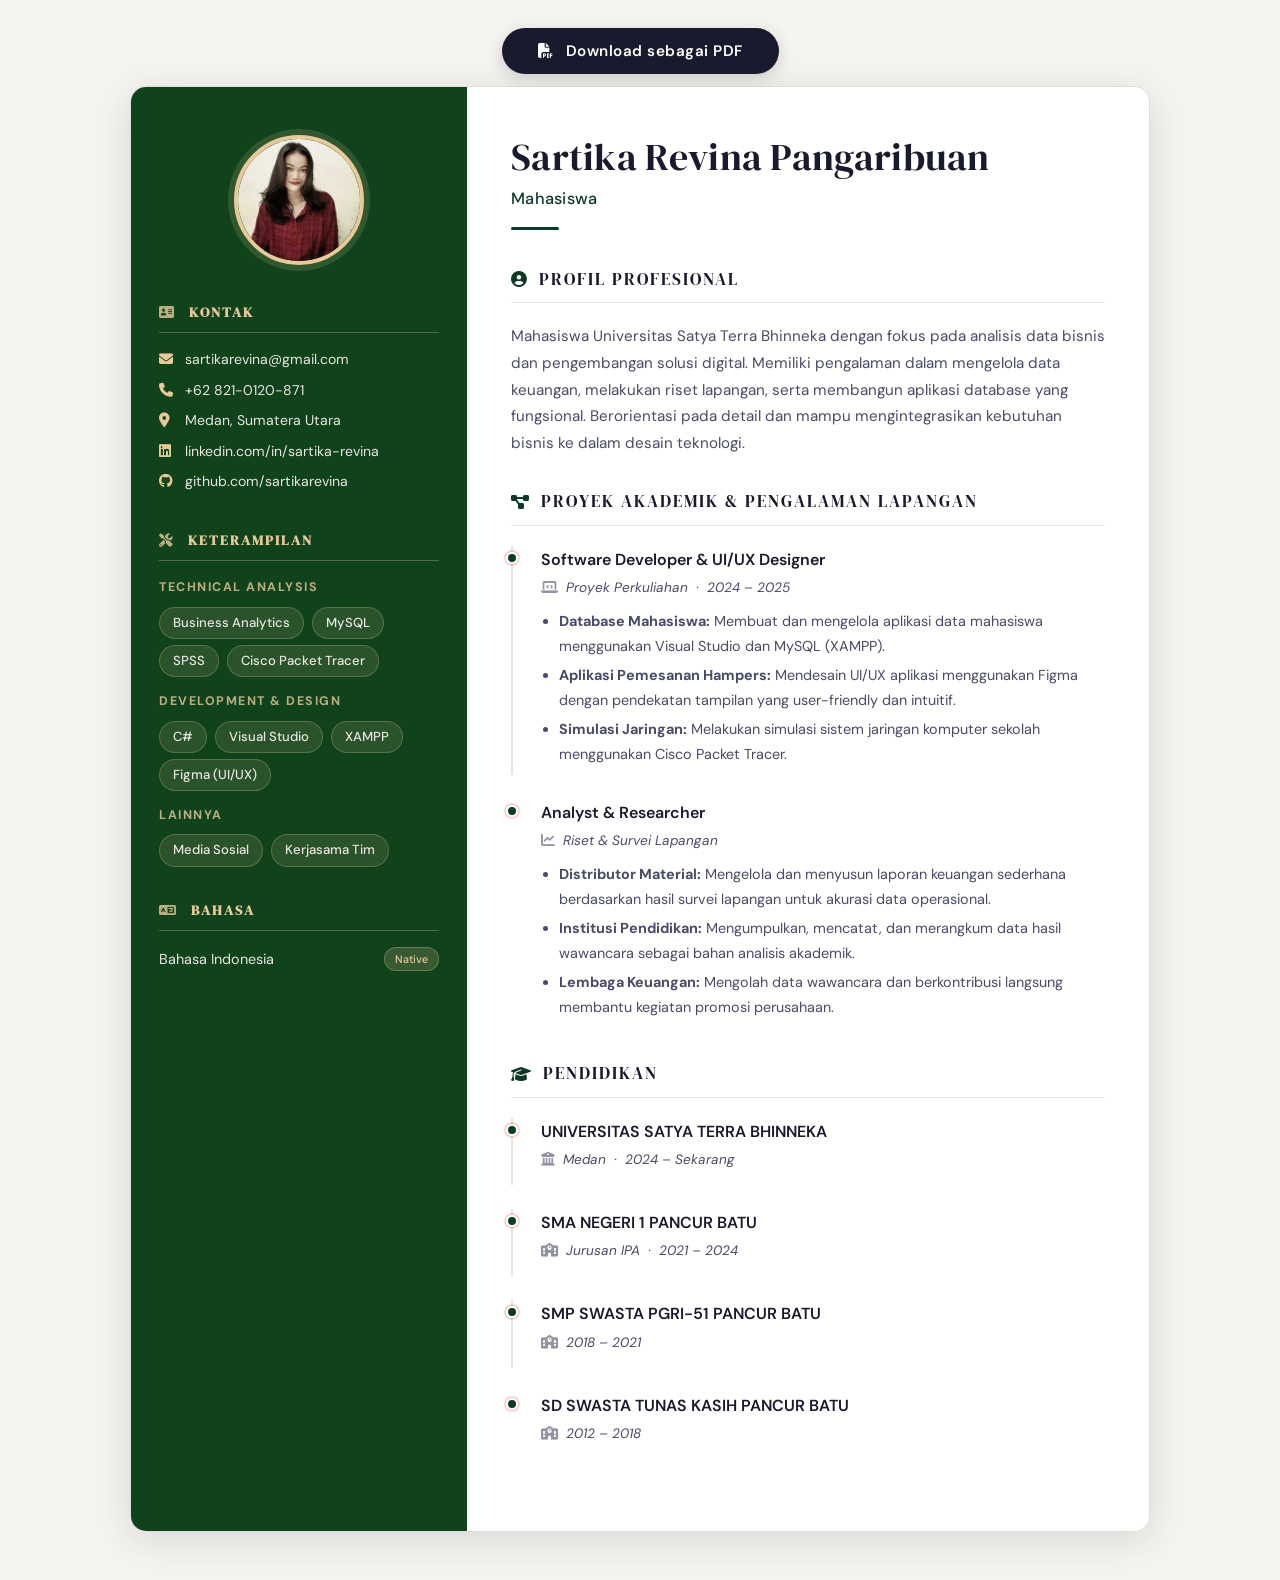
==== commit cfba2935: "Add files via upload" ====
--- a/CV/index.html
+++ b/CV/index.html
@@ -1,146 +1,146 @@
-<!DOCTYPE html>
-<html lang="id">
-<head>
-    <meta charset="UTF-8">
-    <meta name="viewport" content="width=device-width, initial-scale=1.0">
-    <title>CV - Sartika Revina Pangaribuan</title>
-    <link rel="preconnect" href="https://fonts.googleapis.com">
-    <link rel="preconnect" href="https://fonts.gstatic.com" crossorigin>
-    <link href="https://fonts.googleapis.com/css2?family=DM+Serif+Display&family=DM+Sans:wght@300;400;500;600&display=swap" rel="stylesheet">
-    <link rel="stylesheet" href="https://cdnjs.cloudflare.com/ajax/libs/font-awesome/6.5.1/css/all.min.css">
-    <link rel="stylesheet" href="style.css">
-</head>
-<body>
-
-    <div class="download-container">
-        <button onclick="window.print()" class="download-btn">
-            <i class="fas fa-file-pdf"></i> Download sebagai PDF
-        </button>
-    </div>
-
-    <div class="cv-container">
-
-        <aside class="sidebar">
-            <div class="profile-pic-container">
-                <img src="profile.jpeg" alt="Foto Profil Sartika Revina" class="profile-pic">
-                <div class="profile-name-mobile">
-                    <h1>Sartika Revina Pangaribuan</h1>
-                    <p class="jabatan">Mahasiswa</p>
-                </div>
-            </div>
-
-            <section class="fade-in-section">
-                <h3><i class="fas fa-address-card"></i> Kontak</h3>
-                <div class="kontak">
-                    <p><i class="fas fa-envelope"></i><a href="mailto:sartikarevina@gmail.com">sartikarevina@gmail.com</a></p>
-                    <p><i class="fas fa-phone"></i><a href="tel:+628210120871">+62 821-0120-871</a></p>
-                    <p><i class="fas fa-map-marker-alt"></i>Medan, Sumatera Utara</p>
-                    <p><i class="fab fa-linkedin"></i><a href="#" target="_blank">linkedin.com/in/sartika-revina</a></p>
-                    <p><i class="fab fa-github"></i><a href="#" target="_blank">github.com/sartikarevina</a></p>
-                </div>
-            </section>
-
-            <section class="fade-in-section">
-                <h3><i class="fas fa-tools"></i> Keterampilan</h3>
-                <h4>Technical Analysis</h4>
-                <ul class="keterampilan-list">
-                    <li>Business Analytics</li><li>MySQL</li><li>SPSS</li><li>Cisco Packet Tracer</li>
-                </ul>
-                <h4>Development & Design</h4>
-                <ul class="keterampilan-list">
-                    <li>C#</li><li>Visual Studio</li><li>XAMPP</li><li>Figma (UI/UX)</li>
-                </ul>
-                <h4>Lainnya</h4>
-                <ul class="keterampilan-list">
-                    <li>Media Sosial</li><li>Kerjasama Tim</li>
-                </ul>
-            </section>
-
-            <section class="fade-in-section">
-                <h3><i class="fas fa-language"></i> Bahasa</h3>
-                <div class="bahasa-item">
-                    <span>Bahasa Indonesia</span>
-                    <span class="badge">Native</span>
-                </div>
-            </section>
-        </aside>
-
-        <main class="main-content">
-            <header class="header fade-in-section">
-                <div class="header-text">
-                    <h1>Sartika Revina Pangaribuan</h1>
-                    <p class="jabatan">Mahasiswa</p>
-                </div>
-                <div class="header-accent"></div>
-            </header>
-
-            <section class="fade-in-section">
-                <h2><i class="fas fa-user-circle"></i> Profil Profesional</h2>
-                <p>Mahasiswa Universitas Satya Terra Bhinneka dengan fokus pada analisis data bisnis dan pengembangan solusi digital. Memiliki pengalaman dalam mengelola data keuangan, melakukan riset lapangan, serta membangun aplikasi database yang fungsional. Berorientasi pada detail dan mampu mengintegrasikan kebutuhan bisnis ke dalam desain teknologi.</p>
-            </section>
-
-            <section class="timeline-section fade-in-section">
-                <h2><i class="fas fa-project-diagram"></i> Proyek Akademik & Pengalaman Lapangan</h2>
-
-                <div class="item">
-                    <h3>Software Developer & UI/UX Designer</h3>
-                    <p class="info"><i class="fas fa-laptop-code"></i> Proyek Perkuliahan &nbsp;·&nbsp; 2024 – 2025</p>
-                    <ul>
-                        <li><strong>Database Mahasiswa:</strong> Membuat dan mengelola aplikasi data mahasiswa menggunakan Visual Studio dan MySQL (XAMPP).</li>
-                        <li><strong>Aplikasi Pemesanan Hampers:</strong> Mendesain UI/UX aplikasi menggunakan Figma dengan pendekatan tampilan yang user-friendly dan intuitif.</li>
-                        <li><strong>Simulasi Jaringan:</strong> Melakukan simulasi sistem jaringan komputer sekolah menggunakan Cisco Packet Tracer.</li>
-                    </ul>
-                </div>
-
-                <div class="item">
-                    <h3>Analyst & Researcher</h3>
-                    <p class="info"><i class="fas fa-chart-line"></i> Riset & Survei Lapangan </p>
-                    <ul>
-                        <li><strong>Distributor Material:</strong> Mengelola dan menyusun laporan keuangan sederhana berdasarkan hasil survei lapangan untuk akurasi data operasional.</li>
-                        <li><strong>Institusi Pendidikan:</strong> Mengumpulkan, mencatat, dan merangkum data hasil wawancara sebagai bahan analisis akademik.</li>
-                        <li><strong>Lembaga Keuangan:</strong> Mengolah data wawancara dan berkontribusi langsung membantu kegiatan promosi perusahaan.</li>
-                    </ul>
-                </div>
-            </section>
-
-            <section class="timeline-section fade-in-section">
-                <h2><i class="fas fa-graduation-cap"></i> Pendidikan</h2>
-                
-                <div class="item">
-                    <h3>UNIVERSITAS SATYA TERRA BHINNEKA</h3>
-                    <p class="info"><i class="fas fa-university"></i> Medan &nbsp;·&nbsp; 2024 – Sekarang</p>
-                </div>
-
-                <div class="item">
-                    <h3>SMA NEGERI 1 PANCUR BATU</h3>
-                    <p class="info"><i class="fas fa-school"></i> Jurusan IPA &nbsp;·&nbsp; 2021 – 2024</p>
-                </div>
-
-                <div class="item">
-                    <h3>SMP SWASTA PGRI-51 PANCUR BATU</h3>
-                    <p class="info"><i class="fas fa-school"></i> 2018 – 2021</p>
-                </div>
-
-                <div class="item">
-                    <h3>SD SWASTA TUNAS KASIH PANCUR BATU</h3>
-                    <p class="info"><i class="fas fa-school"></i> 2012 – 2018</p>
-                </div>
-            </section>
-        </main>
-    </div>
-
-    <script>
-        document.addEventListener('DOMContentLoaded', function () {
-            const observer = new IntersectionObserver((entries, obs) => {
-                entries.forEach(entry => {
-                    if (entry.isIntersecting) {
-                        entry.target.classList.add('is-visible');
-                        obs.unobserve(entry.target);
-                    }
-                });
-            }, { threshold: 0.08 });
-            document.querySelectorAll('.fade-in-section').forEach(el => observer.observe(el));
-        });
-    </script>
-</body>
-</html>
+<!DOCTYPE html>
+<html lang="id">
+<head>
+    <meta charset="UTF-8">
+    <meta name="viewport" content="width=device-width, initial-scale=1.0">
+    <title>CV - Sartika Revina Pangaribuan</title>
+    <link rel="preconnect" href="https://fonts.googleapis.com">
+    <link rel="preconnect" href="https://fonts.gstatic.com" crossorigin>
+    <link href="https://fonts.googleapis.com/css2?family=DM+Serif+Display&family=DM+Sans:wght@300;400;500;600&display=swap" rel="stylesheet">
+    <link rel="stylesheet" href="https://cdnjs.cloudflare.com/ajax/libs/font-awesome/6.5.1/css/all.min.css">
+    <link rel="stylesheet" href="style.css">
+</head>
+<body>
+
+    <div class="download-container">
+        <button onclick="window.print()" class="download-btn">
+            <i class="fas fa-file-pdf"></i> Download sebagai PDF
+        </button>
+    </div>
+
+    <div class="cv-container">
+
+        <aside class="sidebar">
+            <div class="profile-pic-container">
+                <img src="profile.jpeg" alt="Foto Profil Sartika Revina" class="profile-pic">
+                <div class="profile-name-mobile">
+                    <h1>Sartika Revina Pangaribuan</h1>
+                    <p class="jabatan">Mahasiswa</p>
+                </div>
+            </div>
+
+            <section class="fade-in-section">
+                <h3><i class="fas fa-address-card"></i> Kontak</h3>
+                <div class="kontak">
+                    <p><i class="fas fa-envelope"></i><a href="mailto:sartikarevina@gmail.com">sartikarevina@gmail.com</a></p>
+                    <p><i class="fas fa-phone"></i><a href="tel:+628210120871">+62 821-0120-871</a></p>
+                    <p><i class="fas fa-map-marker-alt"></i>Medan, Sumatera Utara</p>
+                    <p><i class="fab fa-linkedin"></i><a href="#" target="_blank">linkedin.com/in/sartika-revina</a></p>
+                    <p><i class="fab fa-github"></i><a href="#" target="_blank">github.com/sartikarevina</a></p>
+                </div>
+            </section>
+
+            <section class="fade-in-section">
+                <h3><i class="fas fa-tools"></i> Keterampilan</h3>
+                <h4>Technical Analysis</h4>
+                <ul class="keterampilan-list">
+                    <li>Business Analytics</li><li>MySQL</li><li>SPSS</li><li>Cisco Packet Tracer</li>
+                </ul>
+                <h4>Development & Design</h4>
+                <ul class="keterampilan-list">
+                    <li>C#</li><li>Visual Studio</li><li>XAMPP</li><li>Figma (UI/UX)</li>
+                </ul>
+                <h4>Lainnya</h4>
+                <ul class="keterampilan-list">
+                    <li>Media Sosial</li><li>Kerjasama Tim</li>
+                </ul>
+            </section>
+
+            <section class="fade-in-section">
+                <h3><i class="fas fa-language"></i> Bahasa</h3>
+                <div class="bahasa-item">
+                    <span>Bahasa Indonesia</span>
+                    <span class="badge">Native</span>
+                </div>
+            </section>
+        </aside>
+
+        <main class="main-content">
+            <header class="header fade-in-section">
+                <div class="header-text">
+                    <h1>Sartika Revina Pangaribuan</h1>
+                    <p class="jabatan">Mahasiswa</p>
+                </div>
+                <div class="header-accent"></div>
+            </header>
+
+            <section class="fade-in-section">
+                <h2><i class="fas fa-user-circle"></i> Profil Profesional</h2>
+                <p>Mahasiswa Universitas Satya Terra Bhinneka dengan fokus pada analisis data bisnis dan pengembangan solusi digital. Memiliki pengalaman dalam mengelola data keuangan, melakukan riset lapangan, serta membangun aplikasi database yang fungsional. Berorientasi pada detail dan mampu mengintegrasikan kebutuhan bisnis ke dalam desain teknologi.</p>
+            </section>
+
+            <section class="timeline-section fade-in-section">
+                <h2><i class="fas fa-project-diagram"></i> Proyek Akademik & Pengalaman Lapangan</h2>
+
+                <div class="item">
+                    <h3>Software Developer & UI/UX Designer</h3>
+                    <p class="info"><i class="fas fa-laptop-code"></i> Proyek Perkuliahan &nbsp;·&nbsp; 2024 – 2025</p>
+                    <ul>
+                        <li><strong>Database Mahasiswa:</strong> Membuat dan mengelola aplikasi data mahasiswa menggunakan Visual Studio dan MySQL (XAMPP).</li>
+                        <li><strong>Aplikasi Pemesanan Hampers:</strong> Mendesain UI/UX aplikasi menggunakan Figma dengan pendekatan tampilan yang user-friendly dan intuitif.</li>
+                        <li><strong>Simulasi Jaringan:</strong> Melakukan simulasi sistem jaringan komputer sekolah menggunakan Cisco Packet Tracer.</li>
+                    </ul>
+                </div>
+
+                <div class="item">
+                    <h3>Analyst & Researcher</h3>
+                    <p class="info"><i class="fas fa-chart-line"></i> Riset & Survei Lapangan </p>
+                    <ul>
+                        <li><strong>Distributor Material:</strong> Mengelola dan menyusun laporan keuangan sederhana berdasarkan hasil survei lapangan untuk akurasi data operasional.</li>
+                        <li><strong>Institusi Pendidikan:</strong> Mengumpulkan, mencatat, dan merangkum data hasil wawancara sebagai bahan analisis akademik.</li>
+                        <li><strong>Lembaga Keuangan:</strong> Mengolah data wawancara dan berkontribusi langsung membantu kegiatan promosi perusahaan.</li>
+                    </ul>
+                </div>
+            </section>
+
+            <section class="timeline-section fade-in-section">
+                <h2><i class="fas fa-graduation-cap"></i> Pendidikan</h2>
+                
+                <div class="item">
+                    <h3>UNIVERSITAS SATYA TERRA BHINNEKA</h3>
+                    <p class="info"><i class="fas fa-university"></i> Medan &nbsp;·&nbsp; 2024 – Sekarang</p>
+                </div>
+
+                <div class="item">
+                    <h3>SMA NEGERI 1 PANCUR BATU</h3>
+                    <p class="info"><i class="fas fa-school"></i> Jurusan IPA &nbsp;·&nbsp; 2021 – 2024</p>
+                </div>
+
+                <div class="item">
+                    <h3>SMP SWASTA PGRI-51 PANCUR BATU</h3>
+                    <p class="info"><i class="fas fa-school"></i> 2018 – 2021</p>
+                </div>
+
+                <div class="item">
+                    <h3>SD SWASTA TUNAS KASIH PANCUR BATU</h3>
+                    <p class="info"><i class="fas fa-school"></i> 2012 – 2018</p>
+                </div>
+            </section>
+        </main>
+    </div>
+
+    <script>
+        document.addEventListener('DOMContentLoaded', function () {
+            const observer = new IntersectionObserver((entries, obs) => {
+                entries.forEach(entry => {
+                    if (entry.isIntersecting) {
+                        entry.target.classList.add('is-visible');
+                        obs.unobserve(entry.target);
+                    }
+                });
+            }, { threshold: 0.08 });
+            document.querySelectorAll('.fade-in-section').forEach(el => observer.observe(el));
+        });
+    </script>
+</body>
+</html>
--- a/CV/style.css
+++ b/CV/style.css
@@ -0,0 +1,315 @@
+:root {
+    --primary:     #0d3927;   /* merah tua elegan */
+    --dark:        #1a1a2e;   /* navy hampir hitam */
+    --mid:         #4a4a6a;   /* abu ungu */
+    --light-bg:    #f5f4f0;   /* krem lembut */
+    --sidebar-bg:  #10431c;
+    --sidebar-text:#e8e6e0;
+    --accent:      #e8c99a;   /* emas pucat */
+    --shadow:      0 8px 40px rgba(26,26,46,0.13);
+    --radius:      16px;
+}
+
+*, *::before, *::after { box-sizing: border-box; margin: 0; padding: 0; }
+
+body {
+    font-family: 'DM Sans', sans-serif;
+    background: var(--light-bg);
+    color: var(--dark);
+    min-height: 100vh;
+    line-height: 1.7;
+}
+
+/* ── DOWNLOAD BUTTON ── */
+.download-container {
+    text-align: center;
+    padding: 28px 0 12px;
+}
+.download-btn {
+    background: var(--dark);
+    color: #fff;
+    border: none;
+    padding: 13px 36px;
+    border-radius: 50px;
+    font-family: 'DM Sans', sans-serif;
+    font-size: 0.95em;
+    font-weight: 600;
+    cursor: pointer;
+    letter-spacing: 0.5px;
+    transition: background 0.3s, transform 0.2s, box-shadow 0.2s;
+    box-shadow: 0 4px 16px rgba(26,26,46,0.18);
+}
+.download-btn:hover {
+    background: var(--primary);
+    transform: translateY(-2px);
+    box-shadow: 0 6px 24px rgba(192,57,43,0.22);
+}
+.download-btn i { margin-right: 8px; }
+
+/* ── CV CONTAINER ── */
+.cv-container {
+    max-width: 1020px;
+    margin: 0 auto 48px;
+    background: #fff;
+    border-radius: var(--radius);
+    box-shadow: var(--shadow);
+    display: flex;
+    overflow: hidden;
+    border: 1.5px solid #e0ddd6;
+}
+
+/* ── SIDEBAR ── */
+.sidebar {
+    width: 33%;
+    background: var(--sidebar-bg);
+    color: var(--sidebar-text);
+    padding: 48px 28px 40px;
+    display: flex;
+    flex-direction: column;
+    gap: 28px;
+}
+
+.profile-pic-container { text-align: center; }
+.profile-pic {
+    width: 130px;
+    height: 130px;
+    border-radius: 50%;
+    object-fit: cover;
+    border: 4px solid var(--accent);
+    box-shadow: 0 0 0 6px rgba(232,201,154,0.15);
+    background: #2d2d4e;
+}
+.profile-name-mobile { display: none; }
+
+.sidebar h3 {
+    color: var(--accent);
+    font-family: 'DM Serif Display', serif;
+    font-size: 0.85em;
+    text-transform: uppercase;
+    letter-spacing: 2px;
+    border-bottom: 1px solid rgba(232,201,154,0.3);
+    padding-bottom: 8px;
+    margin-bottom: 16px;
+}
+.sidebar h3 i { margin-right: 8px; opacity: 0.8; }
+
+.sidebar h4 {
+    color: var(--accent);
+    font-size: 0.78em;
+    text-transform: uppercase;
+    letter-spacing: 1.5px;
+    margin: 14px 0 8px;
+    opacity: 0.8;
+}
+
+/* Kontak */
+.kontak p {
+    display: flex;
+    align-items: flex-start;
+    gap: 10px;
+    font-size: 0.88em;
+    margin-bottom: 10px;
+    line-height: 1.45;
+}
+.kontak i {
+    color: var(--accent);
+    width: 16px;
+    flex-shrink: 0;
+    margin-top: 3px;
+}
+.kontak a {
+    color: var(--sidebar-text);
+    text-decoration: none;
+    word-break: break-all;
+    transition: color 0.2s;
+}
+.kontak a:hover { color: var(--accent); }
+
+/* Keterampilan */
+.keterampilan-list {
+    list-style: none;
+    display: flex;
+    flex-wrap: wrap;
+    gap: 6px 8px;
+    margin-bottom: 4px;
+}
+.keterampilan-list li {
+    background: rgba(232,201,154,0.12);
+    border: 1px solid rgba(232,201,154,0.25);
+    color: var(--sidebar-text);
+    border-radius: 50px;
+    padding: 4px 13px;
+    font-size: 0.82em;
+    font-weight: 500;
+    transition: background 0.2s;
+}
+.keterampilan-list li:hover { background: rgba(232,201,154,0.22); }
+
+/* Bahasa */
+.bahasa-item {
+    display: flex;
+    justify-content: space-between;
+    align-items: center;
+    font-size: 0.9em;
+    margin-bottom: 9px;
+}
+.badge {
+    background: rgba(232,201,154,0.18);
+    border: 1px solid rgba(232,201,154,0.3);
+    color: var(--accent);
+    font-size: 0.75em;
+    padding: 2px 10px;
+    border-radius: 50px;
+    font-weight: 500;
+}
+
+/* ── MAIN CONTENT ── */
+.main-content {
+    width: 67%;
+    padding: 48px 44px 40px;
+    background: #fff;
+}
+
+/* Header */
+.header {
+    margin-bottom: 36px;
+    position: relative;
+}
+.header h1 {
+    font-family: 'DM Serif Display', serif;
+    font-size: 2.4em;
+    color: var(--dark);
+    font-weight: 400;
+    line-height: 1.15;
+    letter-spacing: 0.3px;
+}
+.header .jabatan {
+    font-size: 1.02em;
+    color: var(--primary);
+    font-weight: 500;
+    margin-top: 6px;
+    letter-spacing: 0.3px;
+}
+.header-accent {
+    width: 48px;
+    height: 3px;
+    background: var(--primary);
+    margin-top: 14px;
+    border-radius: 2px;
+}
+
+/* Section headings */
+.main-content section {
+    margin-bottom: 32px;
+}
+.main-content h2 {
+    font-family: 'DM Serif Display', serif;
+    font-size: 1.05em;
+    font-weight: 400;
+    color: var(--dark);
+    text-transform: uppercase;
+    letter-spacing: 2px;
+    padding-bottom: 8px;
+    border-bottom: 1.5px solid #e8e4de;
+    margin-bottom: 20px;
+    display: flex;
+    align-items: center;
+    gap: 10px;
+}
+.main-content h2 i {
+    color: var(--primary);
+    font-size: 0.95em;
+}
+
+.main-content > section > p {
+    font-size: 0.95em;
+    color: var(--mid);
+    line-height: 1.75;
+}
+
+/* Timeline items */
+.timeline-section .item {
+    position: relative;
+    padding-left: 28px;
+    border-left: 2px solid #e8e4de;
+    margin-bottom: 24px;
+    padding-bottom: 4px;
+}
+.timeline-section .item:last-child {
+    border-left: 2px solid transparent;
+}
+.timeline-section .item::before {
+    content: '';
+    position: absolute;
+    left: -7px;
+    top: 6px;
+    width: 12px;
+    height: 12px;
+    border-radius: 50%;
+    background: var(--primary);
+    border: 2.5px solid #fff;
+    box-shadow: 0 0 0 2px rgba(192,57,43,0.2);
+}
+.item h3 {
+    font-size: 1em;
+    font-weight: 600;
+    color: var(--dark);
+    margin-bottom: 3px;
+}
+.item .info {
+    font-size: 0.85em;
+    color: var(--mid);
+    font-style: italic;
+    margin-bottom: 10px;
+}
+.item .info i { margin-right: 4px; opacity: 0.6; }
+.item ul {
+    padding-left: 18px;
+    font-size: 0.9em;
+    color: var(--mid);
+}
+.item ul li { margin-bottom: 5px; }
+
+/* Fade-in animasi */
+.fade-in-section {
+    opacity: 0;
+    transform: translateY(20px);
+    transition: opacity 0.65s cubic-bezier(.4,0,.2,1), transform 0.65s cubic-bezier(.4,0,.2,1);
+}
+.fade-in-section.is-visible { opacity: 1; transform: translateY(0); }
+
+/* ── PRINT ── */
+@media print {
+    .download-container { display: none !important; }
+    body, .cv-container { margin: 0 !important; box-shadow: none !important; }
+    section { page-break-inside: avoid; }
+    .sidebar { -webkit-print-color-adjust: exact; print-color-adjust: exact; }
+    .fade-in-section { opacity: 1 !important; transform: none !important; }
+}
+
+/* ── RESPONSIVE ── */
+@media screen and (max-width: 860px) {
+    .cv-container { flex-direction: column; width: 100%; margin: 0; border-radius: 0; box-shadow: none; border: none; }
+    .sidebar, .main-content { width: 100%; padding: 28px 18px; }
+    .sidebar { border-right: none; border-bottom: 1px solid #2d2d4e; }
+    .profile-pic { width: 90px; height: 90px; }
+    .header h1 { font-size: 1.8em; }
+    .profile-name-mobile { 
+        display: block; 
+        margin-top: 15px;
+    }
+    .profile-name-mobile h1 {
+        font-family: 'DM Serif Display', serif;
+        font-size: 1.5em;
+        color: #fff;
+    }
+    .profile-name-mobile .jabatan {
+        font-size: 0.9em;
+        color: var(--accent);
+    }
+}
+@media screen and (max-width: 480px) {
+    .sidebar, .main-content { padding: 18px 4vw; }
+    .header h1 { font-size: 1.5em; }
+    .main-content { padding: 18px 4vw 28px; }
+}
